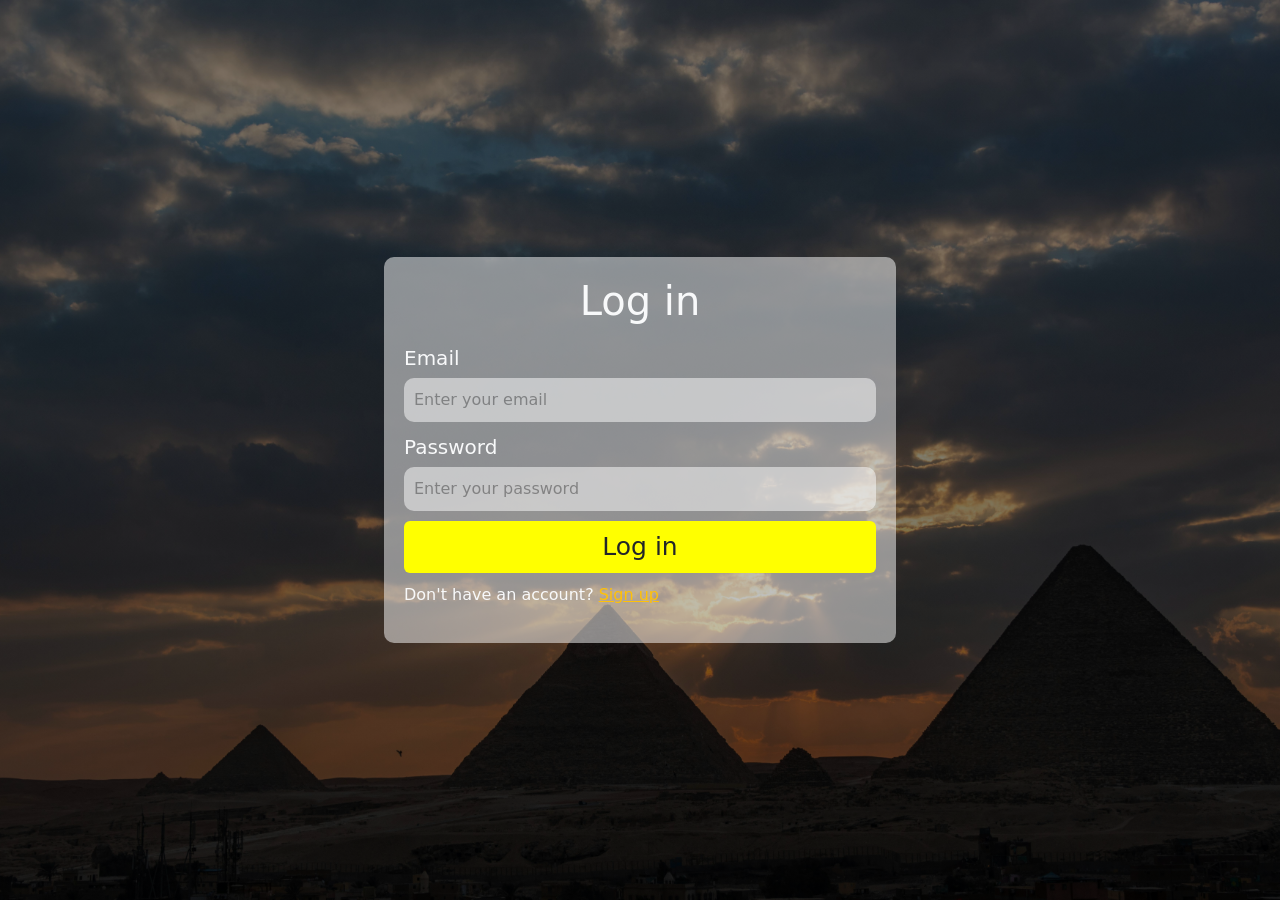
==== log.html @ 1de5b19e "log in" ====
<!DOCTYPE html>
<html lang="en">
  <head>
    <meta charset="UTF-8" />
    <meta name="viewport" content="width=device-width, initial-scale=1.0" />
    <title>Sign up</title>
    <link rel="stylesheet" href="css/bootstrap.min.css" />
    <link rel="stylesheet" href="css/sign.css" />
  </head>
  <body>
    <form class="text-light">
      <h1 class="text-center">Log in</h1>
      <div class="email">
        <label for="mail">Email</label>
        <input
          id="mail"
          name="mail"
          type="email"
          placeholder="Enter your email"
          required
        />
      </div>
      <div class="password">
        <label for="pass">Password</label>
        <input
          id="pass"
          name="pass"
          type="password"
          placeholder="Enter your password"
          required
        />
      </div>
      <button class="btn">Log in</button>
      <p class="text-light">Don't have an account? <a href="sign.html" class="text-warning">Sign up</a></p>
    </form>
    <script src="js/bootstrap.bundle.min.js"></script>
    <script src="js/main.js"></script>
  </body>
</html>
---- css/sign.css ----
body {
  background: linear-gradient(rgba(0, 0, 0, 0.5), rgba(0, 0, 0, 0.5)),
    url(../src/img1.jpg) center center/cover;
  display: flex;
  justify-content: center;
  align-items: center;
  height: 100vh;
}
form {
  background-color: rgba(255, 255, 255, 0.5);
  width: 40%;
  border-radius: 10px;
  padding: 20px;
  display: flex;
  flex-direction: column;
  gap: 10px;
}
.username,
.password,
.email,
.age {
  display: flex;
  flex-direction: column;
  gap: 5px;
}
input,select {
  border: 0;
  border-radius: 10px;
  opacity: 0.5;
  padding: 10px;
  transition: all 0.3s ease-in-out;
}
input:focus,select:focus{
    border: 0;
    outline: 0;
    box-shadow: 0 0 10px yellow;
}
label{
    font-size: 20px;
}
.btn{
    font-size: 25px;
    background-color: yellow;
    transition: all 0.3s ease-in-out;
}
.btn:hover{
    background-color: black;
    color: white;
}
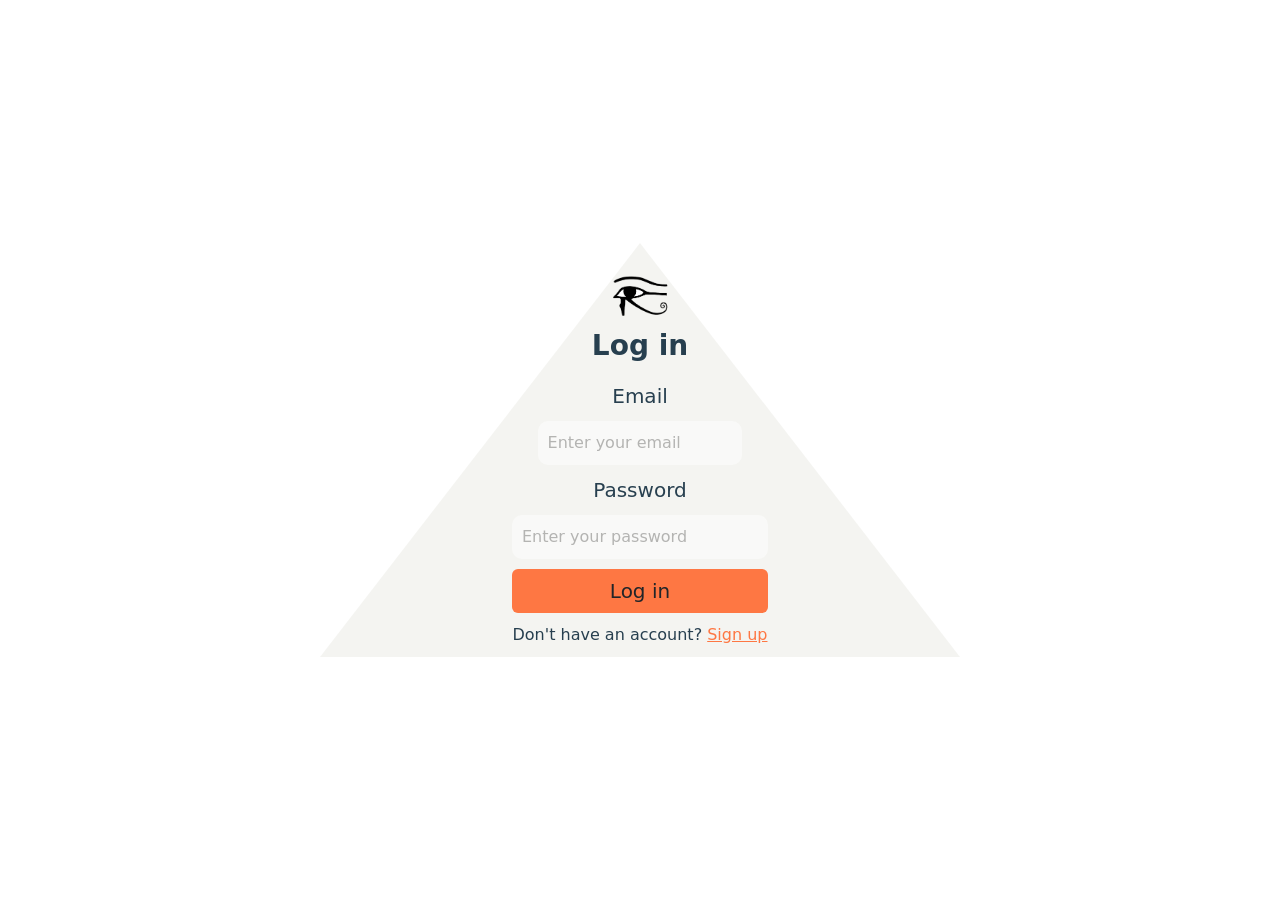
==== commit fd9f2a27: "update" ====
--- a/log.html
+++ b/log.html
@@ -5,34 +5,37 @@
     <meta name="viewport" content="width=device-width, initial-scale=1.0" />
     <title>Sign up</title>
     <link rel="stylesheet" href="css/bootstrap.min.css" />
-    <link rel="stylesheet" href="css/sign.css" />
+    <link rel="stylesheet" href="css/log.css" />
   </head>
   <body>
-    <form class="text-light">
-      <h1 class="text-center">Log in</h1>
-      <div class="email">
-        <label for="mail">Email</label>
-        <input
-          id="mail"
-          name="mail"
-          type="email"
-          placeholder="Enter your email"
-          required
-        />
-      </div>
-      <div class="password">
-        <label for="pass">Password</label>
-        <input
-          id="pass"
-          name="pass"
-          type="password"
-          placeholder="Enter your password"
-          required
-        />
-      </div>
-      <button class="btn">Log in</button>
-      <p class="text-light">Don't have an account? <a href="sign.html" class="text-warning">Sign up</a></p>
-    </form>
+    <main>
+      <div class="x"></div>
+      <form class="text-light">
+        <img src="src/Eye_of_Horus_bw.svg.png" alt="" />
+        <h1 class="fs-3 fw-bolder">Log in</h1>
+          <label for="mail">Email</label>
+          <input
+            id="mail"
+            name="mail"
+            type="email"
+            placeholder="Enter your email"
+            required
+          />
+          <label for="pass">Password</label>
+          <input
+            id="pass"
+            name="pass"
+            type="password"
+            placeholder="Enter your password"
+            required
+          />
+        <button type="submit" class="fs-5 w-50 btn butn">Log in</button>
+        <p class="mb-0 w-75 text-center">
+          Don't have an account?
+          <a href="sign.html" style="color: #FE7743;">Sign up</a>
+        </p>
+      </form>
+    </main>
     <script src="js/bootstrap.bundle.min.js"></script>
     <script src="js/main.js"></script>
   </body>
--- a/css/log.css
+++ b/css/log.css
@@ -0,0 +1,89 @@
+body {
+  background: linear-gradient(rgba(0, 0, 0, 0.3)),
+    url(../src/img1.jpg) center center/cover;
+  display: flex;
+  justify-content: center;
+  align-items: center;
+  height: 100vh;
+}
+main {
+  width: 50%;
+  position: relative;
+}
+.x {
+  position: absolute;
+  z-index: 1;
+  height: 100%;
+  width: 100%;
+  clip-path: polygon(50% 0%, 0% 100%, 100% 100%);
+  background-color: rgba(239, 238, 234, 0.65);
+}
+form {
+  width: 80%;
+  margin: auto;
+  padding: 30px 0 10px;
+  display: flex;
+  flex-direction: column;
+  align-items: center;
+  gap: 10px;
+  position: relative;
+  z-index: 2;
+}
+form img {
+  width: 60px;
+  transition: all 0.3s ease-in-out;
+}
+form img:hover {
+  transform: scale(1.5);
+}
+h1,
+p,
+label {
+  color: #273f4f;
+}
+input {
+  color: #273f4f;
+  width: 40%;
+  border: 0;
+  border-radius: 10px;
+  opacity: 0.5;
+  padding: 10px;
+  transition: all 0.3s ease-in-out;
+}
+input:focus {
+  outline: 0;
+  box-shadow: 0 0 10px rgba(255, 255, 255);
+  background: rgba(255, 255, 255, 0.8);
+}
+label {
+  font-size: 20px;
+}
+.butn {
+  font-size: 25px;
+  background-color: #fe7743;
+  transition: all 0.3s ease-in-out;
+  width: 25%;
+}
+.butn:hover {
+  background-color: black;
+  color: white;
+}
+#pass {
+  width: 50%;
+}
+@media (max-width: 800px) {
+  .x {
+    display: none;
+  }
+  main {
+    width: 100%;
+  }
+  form {
+    background-color: rgba(239, 238, 234, 0.65);
+    border-radius: 20px;
+  }
+  input,
+  #pass {
+    width: 90%;
+  }
+}
